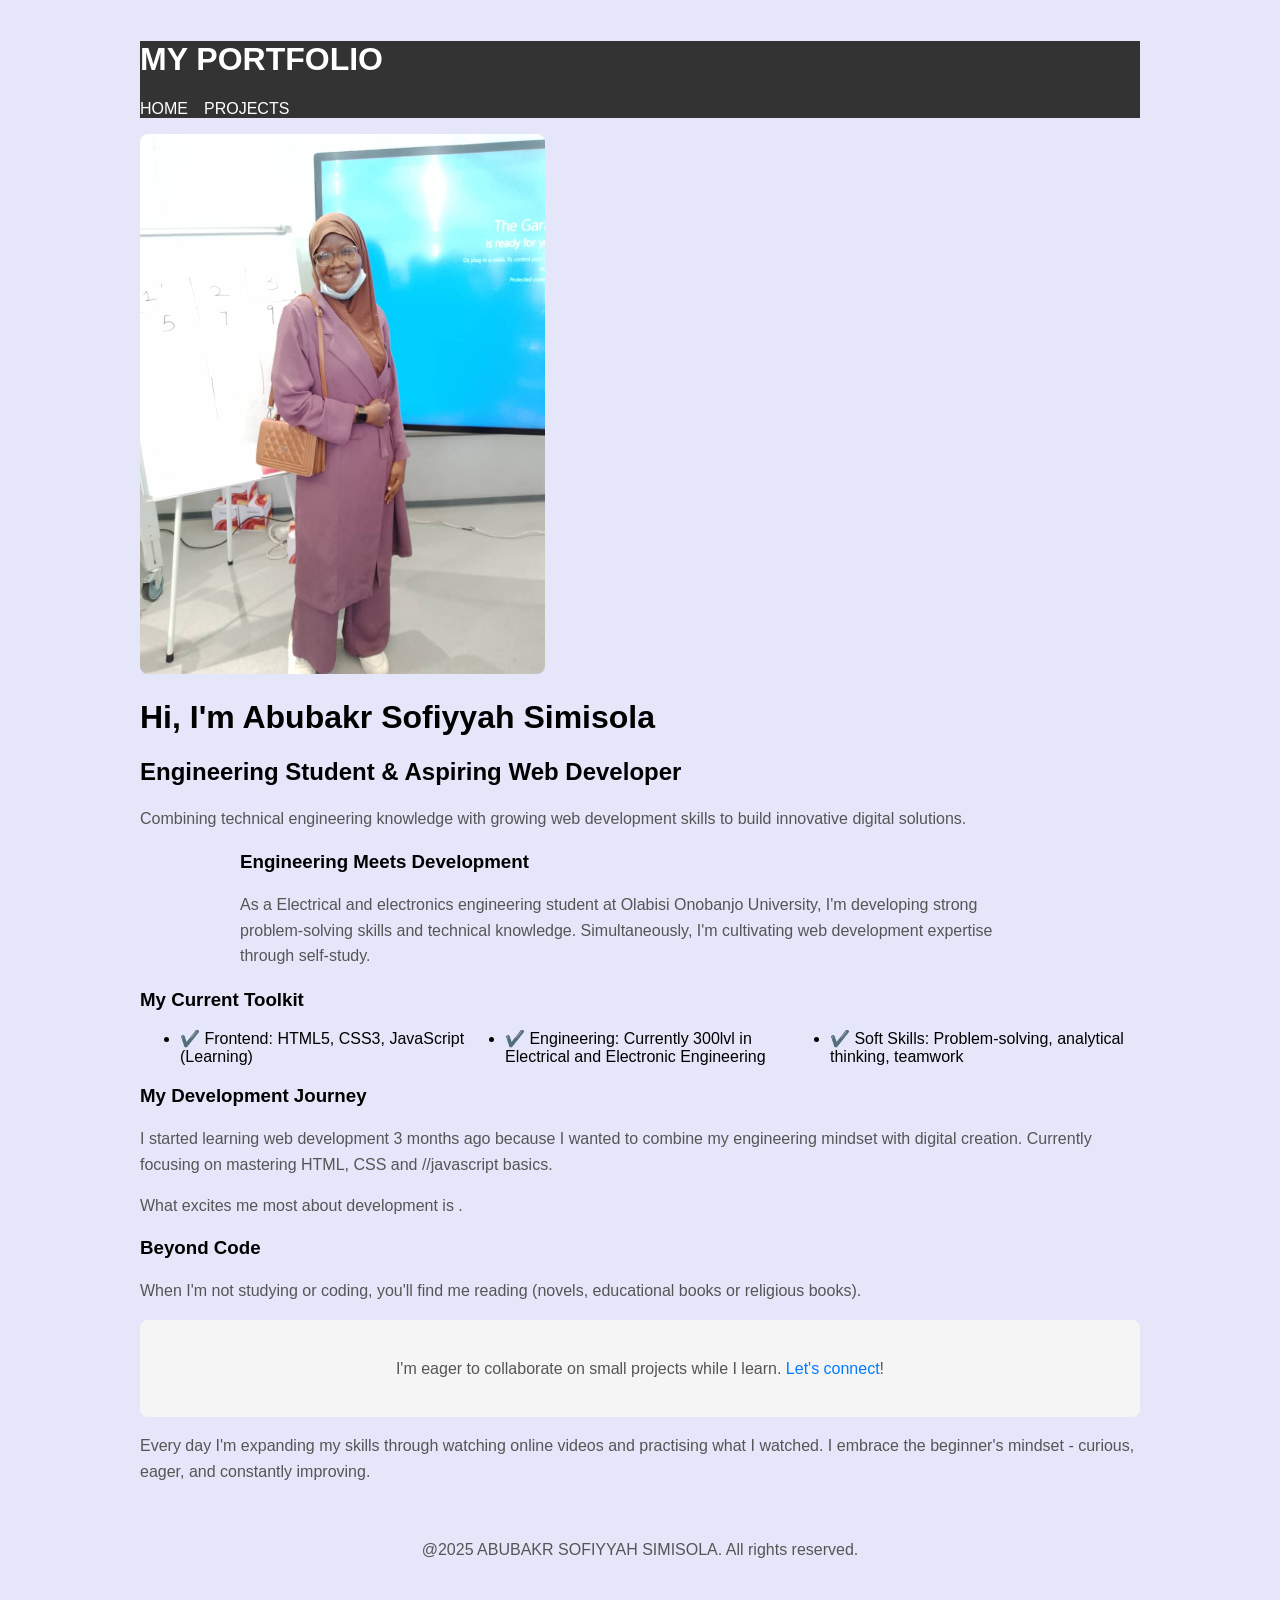
==== index.html @ e7a4afdf "Rename portfolio.html to index.html" ====
<!DOCTYPE html>
<html lang="en">
<head>
    <meta charset="UTF-8">
    <title>home</title>
    <link rel="stylesheet" href="style.css">
</head>
<body>
    <header>
        <h1>MY PORTFOLIO</h1>
        <nav>
            <ul>
                <li><a href=portfolio.html">HOME</a></li>
                <li><a href="project.html">PROJECTS</a></li>
            </ul>
        </nav>
    </header>
    <div>
         <img src="IMG.jpeg" alt="ABUBAKR SOFIYYAH SIMISOLA PHOTO">
    </div>
    <div>
        <h1>Hi, I'm Abubakr Sofiyyah Simisola</h1>
        <h2>Engineering Student & Aspiring Web Developer</h2>
        <p>Combining technical engineering knowledge with growing web development skills to build innovative digital solutions.</p>
    </div>
    <div class="about-section">
        <h3>Engineering Meets Development</h3>
        <p>As a Electrical and electronics engineering student at Olabisi Onobanjo University, I'm developing strong problem-solving skills and technical knowledge. Simultaneously, I'm cultivating web development expertise through self-study.</p>
    </div>
    <div class="skills">
        
        <h3>My Current Toolkit</h3>
        <ul>
            <li>✔️ Frontend: HTML5, CSS3, JavaScript (Learning)</li>
           <li>✔️ Engineering: Currently 300lvl in Electrical and Electronic Engineering</li>
          <li>✔️ Soft Skills: Problem-solving, analytical thinking, teamwork</li>
        </ul>
    </div>
    <div class="learning">
        <h3>My Development Journey</h3>
        <p>I started learning web development 3 months ago because I wanted to combine my engineering mindset with digital creation. Currently focusing on mastering HTML, CSS and //javascript basics.</p>
       <p>What excites me most about development is .</p>
   </div>
   <div class="personal">
       <h3>Beyond Code</h3>
       <p>When I'm not studying or coding, you'll find me reading (novels, educational books or religious books). </p>
   </div>
   <div class="cta">
       <p>I'm eager to collaborate on small projects while I learn. <a href="mailto:abubakrsofiyyah@gmail.com">Let's connect</a>!</p>
  </div>
  <p>Every day I'm expanding my skills through watching online videos and practising what I watched. 
I embrace the beginner's mindset - curious, eager, and constantly improving.</p>
<footer>
    <p>@2025 ABUBAKR SOFIYYAH SIMISOLA. All rights reserved.</p>
</footer>
</body>
</html>
---- style.css ----
body {
    margin: 0;
    padding: 20px;
    font-family: 'Segoe UI', Tahoma, Geneva, Verdana, sans-serif; 
    background-color: lavender;
    max-width: 1000px;
    margin: 0 auto;
}
img {
  max-width: 100%;
  height: auto;
  max-height: 60vh;
  object-fit: cover;
  border-radius: 8px;
}
nav ul {
  display: flex;
  gap: 1rem; /* Adds space between items */
  list-style: none;
  padding: 0;
  color: white;
}
nav ul a {
  color: white;
  text-decoration: none;
}
nav ul a:hover{
  text-decoration: underline;
}
/* Mobile styles */
@media (max-width: 600px) {
  nav ul {
    flex-direction: column;
  }
  nav li {
    margin: 5px 0;
  }
}
header {
  background-color: #333;
  color: white;
  padding: 10px, 20px;
}
nav {
  margin-top: 10px;
}
h1 h2 h3 {
  columns: #333;
}
p {
  color: #555;
  line-height: 1.6;
}
.about-section {
  max-width: 800px;
  margin: 20px auto;
}
.skills ul {
  display: grid;
  grid-template-columns: repeat(auto-fit, minmax(250px, 1fr));
  gap: 15px;
}
.cta {
  background-color: #f5f5f5;
  padding: 20px;
  border-radius: 8px;
  text-align: center;
}
.cta a {
  color: #007bff;
  text-decoration: none;
}
.cta a:hover {
  text-decoration: underline;
}
footer {
  text-align: center;
  padding: 20px;
  color: #333;
}
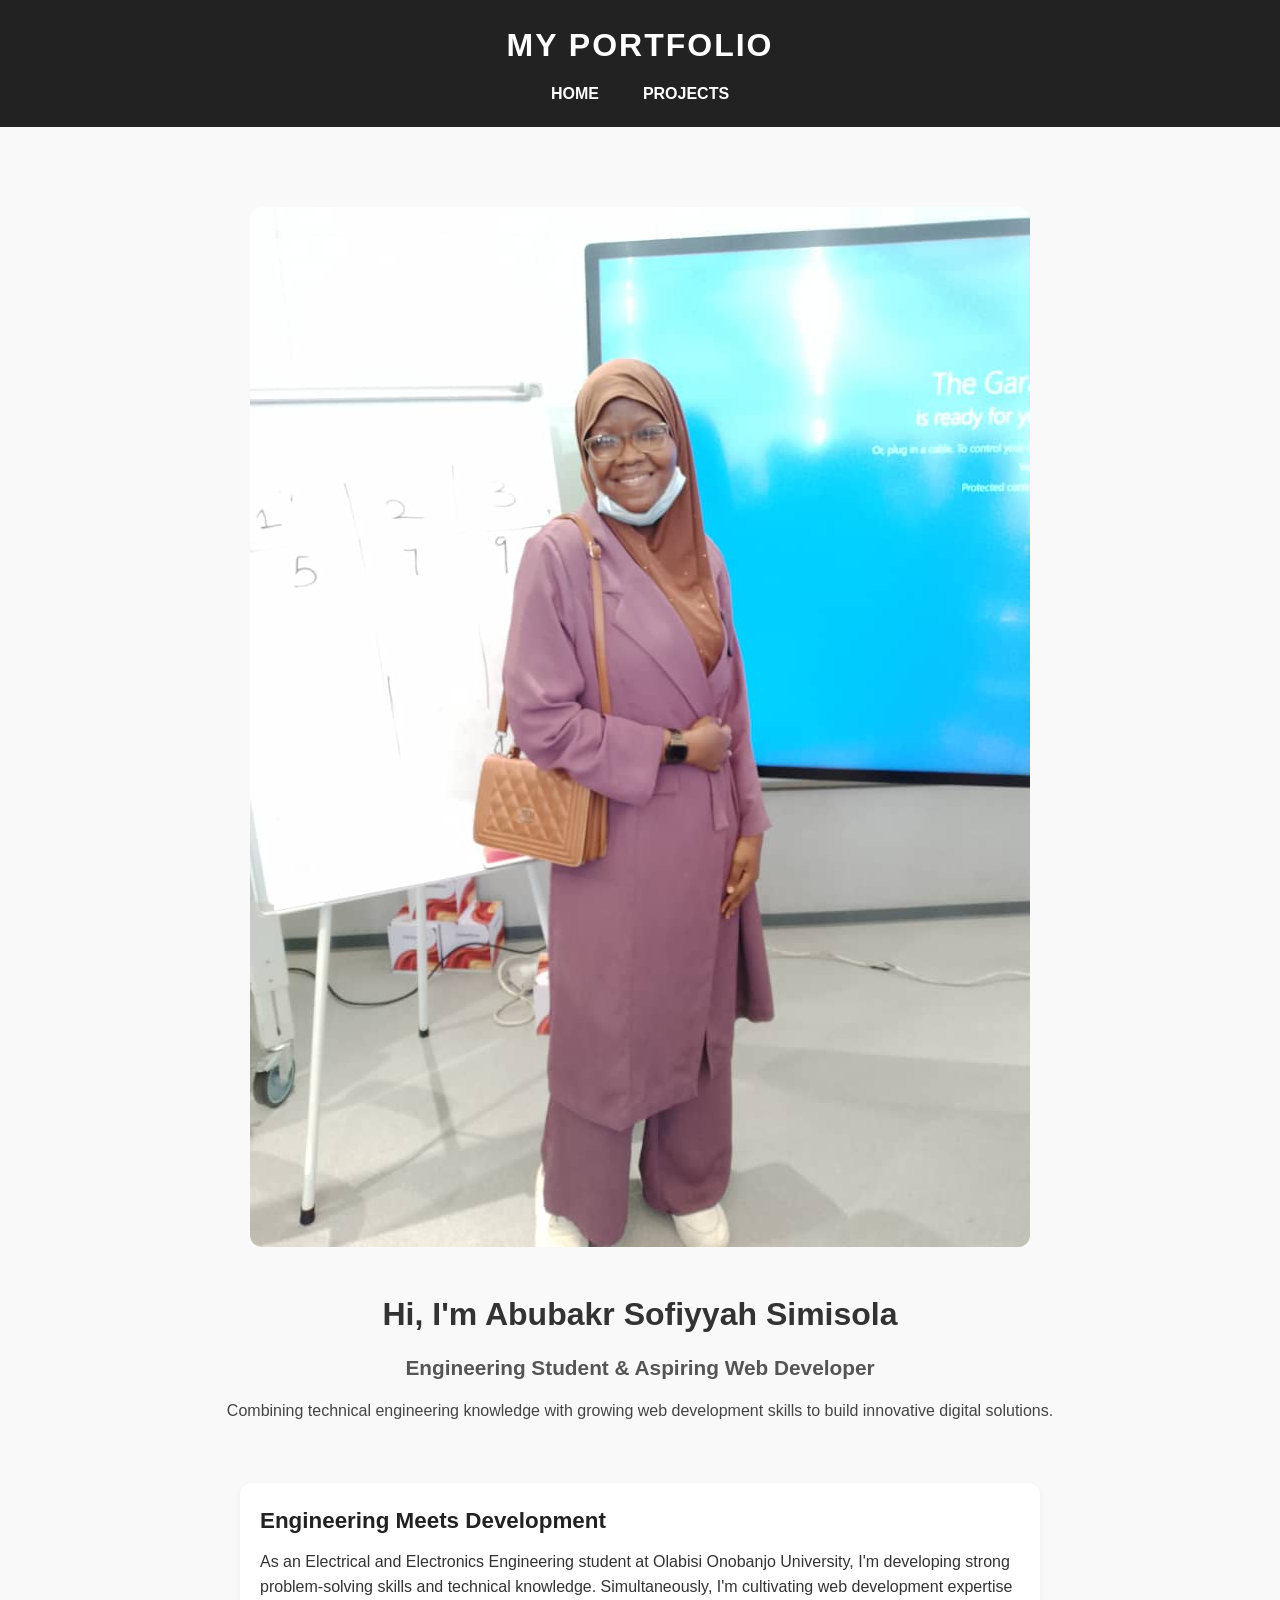
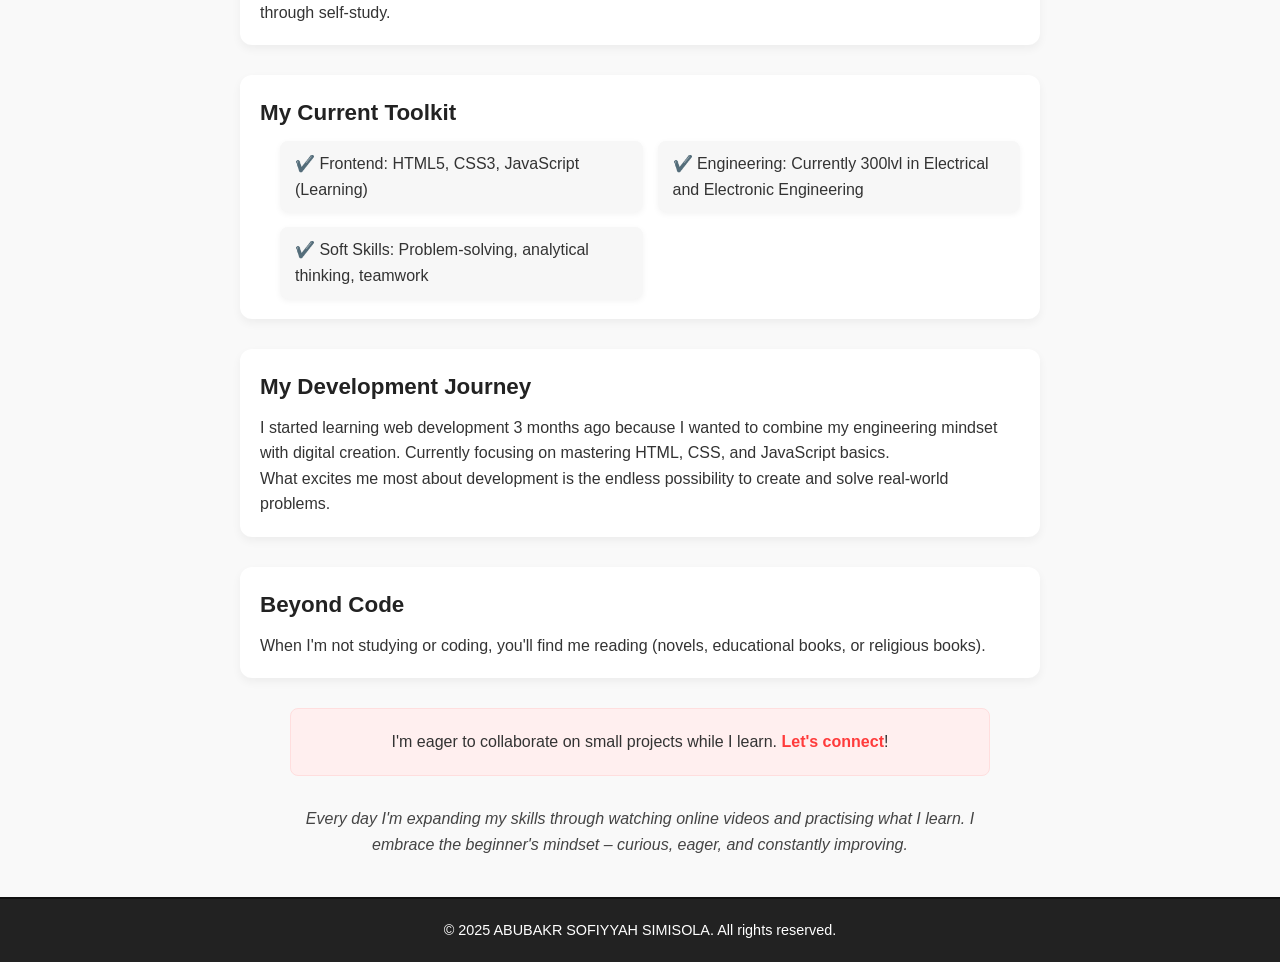
==== commit e537e1b4: "first commit" ====
--- a/index.html
+++ b/index.html
@@ -1,57 +1,70 @@
 <!DOCTYPE html>
 <html lang="en">
 <head>
-    <meta charset="UTF-8">
-    <title>home</title>
-    <link rel="stylesheet" href="style.css">
+  <meta charset="UTF-8">
+  <meta name="viewport" content="width=device-width, initial-scale=1.0">
+  <title>My Portfolio</title>
+  <link rel="stylesheet" href="style.css">
 </head>
 <body>
-    <header>
-        <h1>MY PORTFOLIO</h1>
-        <nav>
-            <ul>
-                <li><a href=portfolio.html">HOME</a></li>
-                <li><a href="project.html">PROJECTS</a></li>
-            </ul>
-        </nav>
-    </header>
-    <div>
-         <img src="IMG.jpeg" alt="ABUBAKR SOFIYYAH SIMISOLA PHOTO">
-    </div>
-    <div>
-        <h1>Hi, I'm Abubakr Sofiyyah Simisola</h1>
-        <h2>Engineering Student & Aspiring Web Developer</h2>
-        <p>Combining technical engineering knowledge with growing web development skills to build innovative digital solutions.</p>
-    </div>
-    <div class="about-section">
-        <h3>Engineering Meets Development</h3>
-        <p>As a Electrical and electronics engineering student at Olabisi Onobanjo University, I'm developing strong problem-solving skills and technical knowledge. Simultaneously, I'm cultivating web development expertise through self-study.</p>
-    </div>
-    <div class="skills">
-        
-        <h3>My Current Toolkit</h3>
-        <ul>
-            <li>✔️ Frontend: HTML5, CSS3, JavaScript (Learning)</li>
-           <li>✔️ Engineering: Currently 300lvl in Electrical and Electronic Engineering</li>
-          <li>✔️ Soft Skills: Problem-solving, analytical thinking, teamwork</li>
-        </ul>
-    </div>
-    <div class="learning">
-        <h3>My Development Journey</h3>
-        <p>I started learning web development 3 months ago because I wanted to combine my engineering mindset with digital creation. Currently focusing on mastering HTML, CSS and //javascript basics.</p>
-       <p>What excites me most about development is .</p>
-   </div>
-   <div class="personal">
-       <h3>Beyond Code</h3>
-       <p>When I'm not studying or coding, you'll find me reading (novels, educational books or religious books). </p>
-   </div>
-   <div class="cta">
-       <p>I'm eager to collaborate on small projects while I learn. <a href="mailto:abubakrsofiyyah@gmail.com">Let's connect</a>!</p>
+  <!-- Header -->
+  <header>
+    <h1>MY PORTFOLIO</h1>
+    <nav>
+      <ul>
+        <li><a href="index.html">HOME</a></li>
+        <li><a href="projects.html">PROJECTS</a></li>
+      </ul>
+    </nav>
+  </header>
+
+  <!-- Hero -->
+  <section class="hero">
+    <img src="IMAGES/IMG.jpeg" alt="Abubakr Sofiyyah Simisola Photo">
+    <h1>Hi, I'm Abubakr Sofiyyah Simisola</h1>
+    <h2>Engineering Student & Aspiring Web Developer</h2>
+    <p>Combining technical engineering knowledge with growing web development skills to build innovative digital solutions.</p>
+  </section>
+
+  <!-- About -->
+  <section class="about-section">
+    <h3>Engineering Meets Development</h3>
+    <p>As an Electrical and Electronics Engineering student at Olabisi Onobanjo University, I'm developing strong problem-solving skills and technical knowledge. Simultaneously, I'm cultivating web development expertise through self-study.</p>
+  </section>
+
+  <!-- Skills -->
+  <section class="skills">
+    <h3>My Current Toolkit</h3>
+    <ul>
+      <li>✔️ Frontend: HTML5, CSS3, JavaScript (Learning)</li>
+      <li>✔️ Engineering: Currently 300lvl in Electrical and Electronic Engineering</li>
+      <li>✔️ Soft Skills: Problem-solving, analytical thinking, teamwork</li>
+    </ul>
+  </section>
+
+  <!-- Journey -->
+  <section class="learning">
+    <h3>My Development Journey</h3>
+    <p>I started learning web development 3 months ago because I wanted to combine my engineering mindset with digital creation. Currently focusing on mastering HTML, CSS, and JavaScript basics.</p>
+    <p>What excites me most about development is the endless possibility to create and solve real-world problems.</p>
+  </section>
+
+  <!-- Beyond Code -->
+  <section class="personal">
+    <h3>Beyond Code</h3>
+    <p>When I'm not studying or coding, you'll find me reading (novels, educational books, or religious books).</p>
+  </section>
+
+  <!-- Call to Action -->
+  <div class="cta">
+    <p>I'm eager to collaborate on small projects while I learn. <a href="mailto:abubakrsofiyyah@gmail.com">Let's connect</a>!</p>
   </div>
-  <p>Every day I'm expanding my skills through watching online videos and practising what I watched. 
-I embrace the beginner's mindset - curious, eager, and constantly improving.</p>
-<footer>
-    <p>@2025 ABUBAKR SOFIYYAH SIMISOLA. All rights reserved.</p>
-</footer>
+
+  <p class="mindset">Every day I'm expanding my skills through watching online videos and practising what I learn. I embrace the beginner's mindset – curious, eager, and constantly improving.</p>
+
+  <!-- Footer -->
+  <footer>
+    <p>&copy; 2025 ABUBAKR SOFIYYAH SIMISOLA. All rights reserved.</p>
+  </footer>
 </body>
-</html>+</html>
--- a/style.css
+++ b/style.css
@@ -1,80 +1,236 @@
+/* General Styles */
+* {
+  margin: 0;
+  padding: 0;
+  box-sizing: border-box;
+}
+
 body {
-    margin: 0;
-    padding: 20px;
-    font-family: 'Segoe UI', Tahoma, Geneva, Verdana, sans-serif; 
-    background-color: lavender;
-    max-width: 1000px;
-    margin: 0 auto;
-}
+  font-family: 'Segoe UI', Tahoma, Geneva, Verdana, sans-serif;
+  background: #f9f9f9;
+  color: #333;
+  line-height: 1.6;
+}
+  
 img {
   max-width: 100%;
   height: auto;
-  max-height: 60vh;
-  object-fit: cover;
-  border-radius: 8px;
-}
+  border-radius: 12px;
+  margin: 20px 0;
+}
+  
+/* Header */
+header {
+  background-color: #222;
+  color: #fff;
+  padding: 20px;
+  text-align: center;
+}
+  
+header h1 {
+  margin-bottom: 10px;
+  font-size: 2rem;
+  letter-spacing: 2px;
+}
+  
 nav ul {
+  list-style: none;
   display: flex;
-  gap: 1rem; /* Adds space between items */
-  list-style: none;
-  padding: 0;
-  color: white;
-}
-nav ul a {
-  color: white;
+  justify-content: center;
+  gap: 20px;
+}
+
+nav a {
+  color: #fff;
   text-decoration: none;
-}
-nav ul a:hover{
-  text-decoration: underline;
-}
-/* Mobile styles */
-@media (max-width: 600px) {
-  nav ul {
-    flex-direction: column;
-  }
-  nav li {
-    margin: 5px 0;
-  }
-}
-header {
-  background-color: #333;
-  color: white;
-  padding: 10px, 20px;
-}
-nav {
-  margin-top: 10px;
-}
-h1 h2 h3 {
-  columns: #333;
-}
-p {
+  font-weight: bold;
+  padding: 6px 12px;
+  border-radius: 5px;
+  transition: background 0.3s ease;
+}
+
+nav a:hover,
+nav a.active {
+  background: #ff6b6b;
+}
+
+/* ===== Hero Section ===== */
+.hero {
+  text-align: center;
+  margin: 40px auto;
+  max-width: 900px;
+  padding: 20px;
+}
+
+.hero h1 {
+  font-size: 2rem;
+  margin: 15px 0 10px;
+}
+
+.hero h2 {
+  font-size: 1.3rem;
   color: #555;
-  line-height: 1.6;
-}
-.about-section {
+  margin-bottom: 15px;
+}
+
+.hero p {
+  font-size: 1rem;
+  color: #444;
+  line-height: 1.5;
+}
+
+/* ===== Info Sections ===== */
+.about-section,
+.skills,
+.learning,
+.personal {
   max-width: 800px;
-  margin: 20px auto;
-}
+  margin: 30px auto;
+  padding: 20px;
+  background: #fff;
+  border-radius: 12px;
+  box-shadow: 0 4px 10px rgba(0,0,0,0.05);
+}
+
+.about-section h3,
+.skills h3,
+.learning h3,
+.personal h3 {
+  margin-bottom: 10px;
+  font-size: 1.4rem;
+  color: #222;
+}
+
+/* ===== Skills Grid ===== */
 .skills ul {
   display: grid;
   grid-template-columns: repeat(auto-fit, minmax(250px, 1fr));
   gap: 15px;
-}
+  padding-left: 20px;
+  list-style: none;
+}
+
+.skills li {
+  background: #f7f7f7;
+  padding: 10px 15px;
+  border-radius: 8px;
+  box-shadow: 0 2px 6px rgba(0,0,0,0.05);
+}
+
+/* ===== Call to Action ===== */
 .cta {
-  background-color: #f5f5f5;
-  padding: 20px;
+  background: #ffefef;
+  padding: 20px;
+  margin: 30px auto;
   border-radius: 8px;
   text-align: center;
-}
+  max-width: 700px;
+  border: 1px solid #ffdede;
+}
+
 .cta a {
-  color: #007bff;
+  color: #ff3b3b;
   text-decoration: none;
-}
+  font-weight: bold;
+}
+
 .cta a:hover {
   text-decoration: underline;
 }
+
+/* ===== Mindset Paragraph ===== */
+.mindset {
+  text-align: center;
+  max-width: 700px;
+  margin: 20px auto;
+  font-style: italic;
+  color: #444;
+}
+
+/* ===== Main Layout ===== */
+main {
+  max-width: 1100px;
+  margin: 30px auto;
+  padding: 0 20px;
+  display: grid;
+  grid-template-columns: repeat(auto-fit, minmax(320px, 1fr));
+  gap: 30px;
+}
+
+/* ===== Project Cards ===== */
+.project {
+  background: #fff;
+  border-radius: 10px;
+  box-shadow: 0 4px 10px rgba(0,0,0,0.1);
+  padding: 20px;
+  transition: transform 0.3s ease;
+}
+
+.project:hover {
+  transform: translateY(-5px);
+}
+
+.project h3 {
+  margin-bottom: 10px;
+  font-size: 1.3rem;
+  color: #222;
+}
+
+.project p {
+  margin-bottom: 15px;
+  color: #555;
+}
+
+.project img,
+.project video {
+  width: 100%;
+  border-radius: 8px;
+  margin-bottom: 15px;
+}
+
+/* ===== Links inside projects ===== */
+.project a {
+  display: inline-block;
+  padding: 10px 15px;
+  background: #ff6b6b;
+  color: #fff;
+  font-weight: bold;
+  text-decoration: none;
+  border-radius: 6px;
+  transition: background 0.3s ease;
+}
+
+.project a:hover {
+  background: #ff3b3b;
+}
+
+/* ===== Footer ===== */
 footer {
   text-align: center;
   padding: 20px;
-  color: #333;
+  margin-top: 40px;
+  background: #222;
+  color: #fff;
+  border-top: 2px solid #111;
+  font-size: 0.9rem;
+}
+
+/* ===== Mobile Responsiveness ===== */
+@media (max-width: 600px) {
+  header h1 {
+    font-size: 1.5rem;
+  }
+
+  nav ul {
+    flex-direction: column;
+    gap: 10px;
+  }
+
+  .hero h1 {
+    font-size: 1.6rem;
+  }
+
+  .hero h2 {
+    font-size: 1.1rem;
+  }
 }
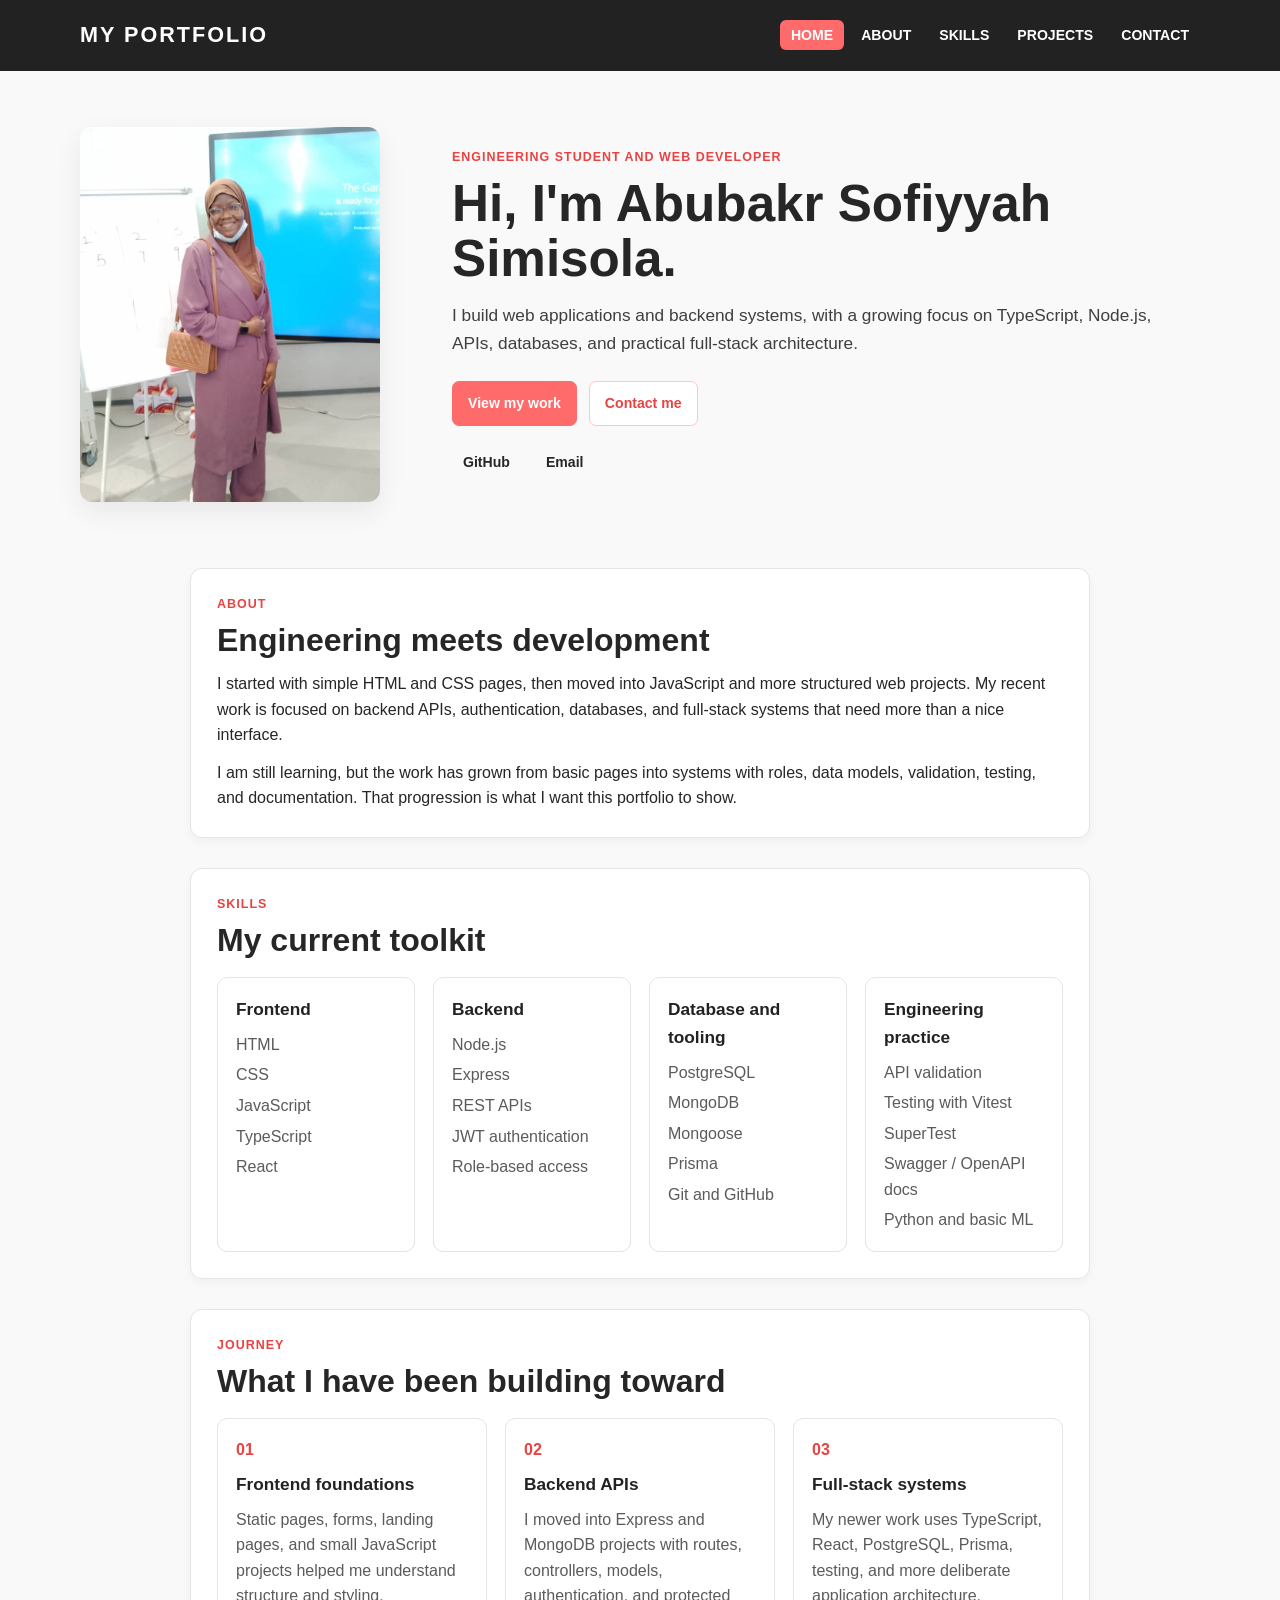
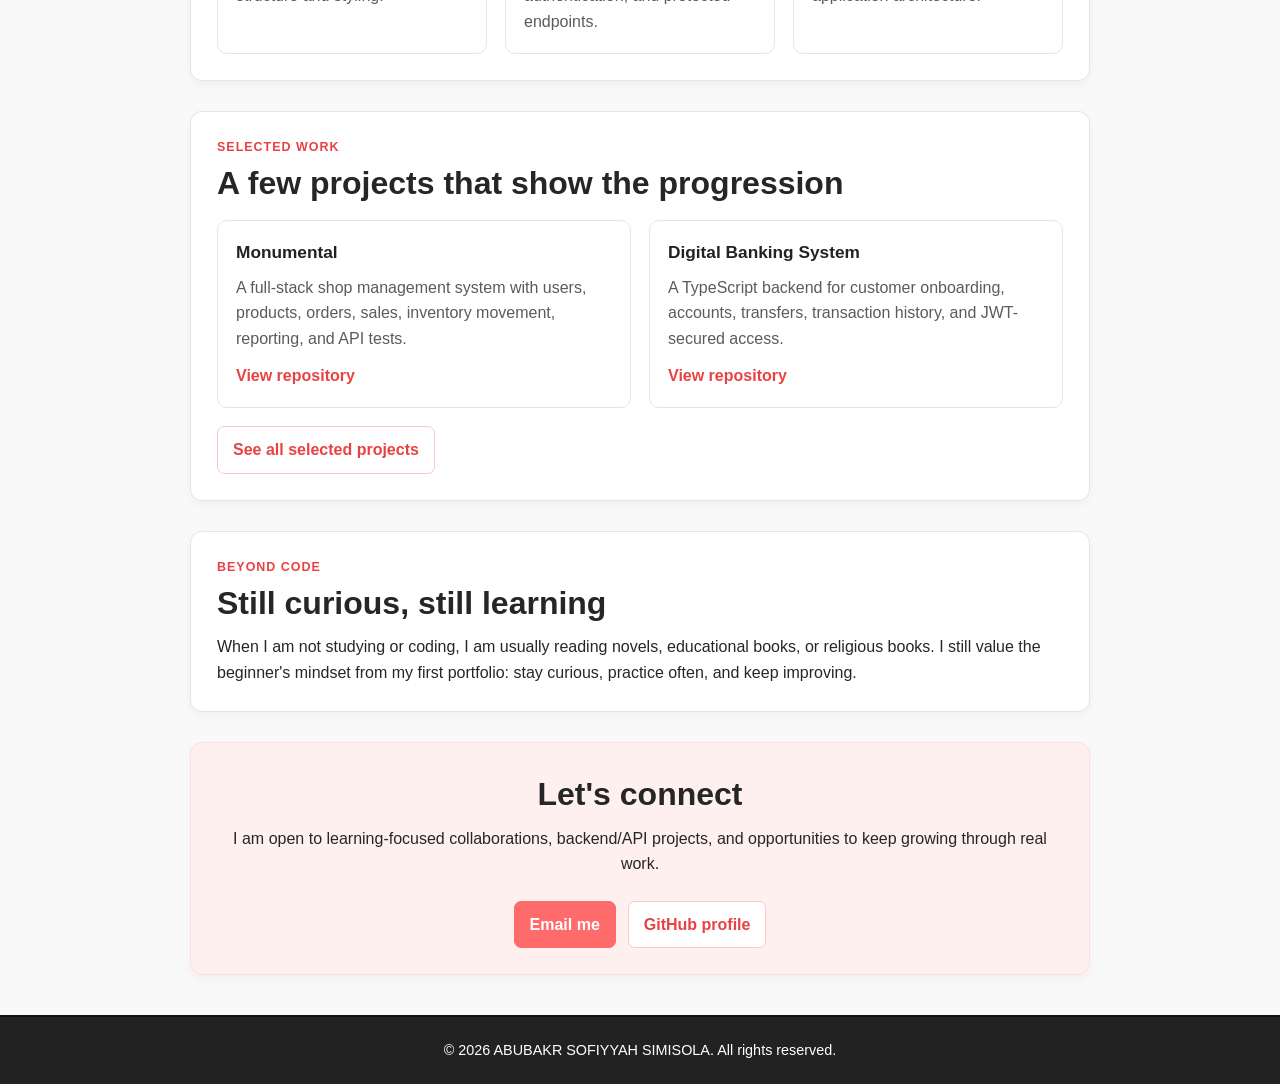
==== commit baae5a05: "improvment" ====
--- a/index.html
+++ b/index.html
@@ -3,68 +3,179 @@
 <head>
   <meta charset="UTF-8">
   <meta name="viewport" content="width=device-width, initial-scale=1.0">
-  <title>My Portfolio</title>
+  <meta name="description" content="Portfolio of Abubakr Sofiyyah Simisola, an engineering student and developer building web applications, backend APIs, and database-driven systems.">
+  <meta property="og:title" content="Abubakr Sofiyyah Simisola | Portfolio">
+  <meta property="og:description" content="A simple portfolio showing Sofiyyah's growth from HTML and CSS projects into backend APIs and full-stack systems.">
+  <meta property="og:type" content="website">
+  <meta property="og:image" content="IMAGES/IMG.jpeg">
+  <meta property="og:url" content="https://sofiyyah21.github.io/portfolio/">
+  <title>Abubakr Sofiyyah Simisola | Portfolio</title>
+  <link rel="icon" href="favicon.svg" type="image/svg+xml">
   <link rel="stylesheet" href="style.css">
 </head>
 <body>
-  <!-- Header -->
-  <header>
-    <h1>MY PORTFOLIO</h1>
-    <nav>
-      <ul>
-        <li><a href="index.html">HOME</a></li>
-        <li><a href="projects.html">PROJECTS</a></li>
-      </ul>
-    </nav>
+  <header class="site-header">
+    <div class="header-inner">
+      <a class="site-title" href="index.html">MY PORTFOLIO</a>
+      <nav aria-label="Main navigation">
+        <ul>
+          <li><a href="index.html" class="active" aria-current="page">HOME</a></li>
+          <li><a href="#about">ABOUT</a></li>
+          <li><a href="#skills">SKILLS</a></li>
+          <li><a href="projects.html">PROJECTS</a></li>
+          <li><a href="#contact">CONTACT</a></li>
+        </ul>
+      </nav>
+    </div>
   </header>
 
-  <!-- Hero -->
-  <section class="hero">
-    <img src="IMAGES/IMG.jpeg" alt="Abubakr Sofiyyah Simisola Photo">
-    <h1>Hi, I'm Abubakr Sofiyyah Simisola</h1>
-    <h2>Engineering Student & Aspiring Web Developer</h2>
-    <p>Combining technical engineering knowledge with growing web development skills to build innovative digital solutions.</p>
-  </section>
+  <main>
+    <section class="hero" aria-labelledby="intro-heading">
+      <div class="hero-photo">
+        <img src="IMAGES/IMG.jpeg" alt="Abubakr Sofiyyah Simisola">
+      </div>
+      <div class="hero-copy">
+        <p class="eyebrow">Engineering student and web developer</p>
+        <h1 id="intro-heading">Hi, I'm Abubakr Sofiyyah Simisola.</h1>
+        <p class="lead">
+          I build web applications and backend systems, with a growing focus on
+          TypeScript, Node.js, APIs, databases, and practical full-stack architecture.
+        </p>
+        <nav class="hero-actions" aria-label="Primary links">
+          <a class="button primary" href="projects.html">View my work</a>
+          <a class="button secondary" href="mailto:abubakrsofiyyah@gmail.com">Contact me</a>
+      </nav>
+        <nav class="social-links" aria-label="Profile links">
+          <a href="https://github.com/Sofiyyah21" target="_blank" rel="noopener">GitHub</a>
+          <a href="mailto:abubakrsofiyyah@gmail.com">Email</a>
+    </nav>
+      </div>
+    </section>
 
-  <!-- About -->
-  <section class="about-section">
-    <h3>Engineering Meets Development</h3>
-    <p>As an Electrical and Electronics Engineering student at Olabisi Onobanjo University, I'm developing strong problem-solving skills and technical knowledge. Simultaneously, I'm cultivating web development expertise through self-study.</p>
-  </section>
+    <section class="about-section section-card" id="about" aria-labelledby="about-heading">
+      <p class="section-label">About</p>
+      <h2 id="about-heading">Engineering meets development</h2>
+      <p>
+        I started with simple HTML and CSS pages, then moved into JavaScript and more
+        structured web projects. My recent work is focused on backend APIs, authentication,
+        databases, and full-stack systems that need more than a nice interface.
+      </p>
+      <p>
+        I am still learning, but the work has grown from basic pages into systems with
+        roles, data models, validation, testing, and documentation. That progression is
+        what I want this portfolio to show.
+      </p>
+    </section>
 
-  <!-- Skills -->
-  <section class="skills">
-    <h3>My Current Toolkit</h3>
-    <ul>
-      <li>✔️ Frontend: HTML5, CSS3, JavaScript (Learning)</li>
-      <li>✔️ Engineering: Currently 300lvl in Electrical and Electronic Engineering</li>
-      <li>✔️ Soft Skills: Problem-solving, analytical thinking, teamwork</li>
-    </ul>
-  </section>
+    <section class="skills section-card" id="skills" aria-labelledby="skills-heading">
+      <p class="section-label">Skills</p>
+      <h2 id="skills-heading">My current toolkit</h2>
+      <div class="skill-groups">
+        <article>
+          <h3>Frontend</h3>
+          <ul>
+            <li>HTML</li>
+            <li>CSS</li>
+            <li>JavaScript</li>
+            <li>TypeScript</li>
+            <li>React</li>
+          </ul>
+        </article>
+        <article>
+          <h3>Backend</h3>
+          <ul>
+            <li>Node.js</li>
+            <li>Express</li>
+            <li>REST APIs</li>
+            <li>JWT authentication</li>
+            <li>Role-based access</li>
+          </ul>
+        </article>
+        <article>
+          <h3>Database and tooling</h3>
+          <ul>
+            <li>PostgreSQL</li>
+            <li>MongoDB</li>
+            <li>Mongoose</li>
+            <li>Prisma</li>
+            <li>Git and GitHub</li>
+          </ul>
+        </article>
+        <article>
+          <h3>Engineering practice</h3>
+          <ul>
+            <li>API validation</li>
+            <li>Testing with Vitest</li>
+            <li>SuperTest</li>
+            <li>Swagger / OpenAPI docs</li>
+            <li>Python and basic ML</li>
+          </ul>
+        </article>
+      </div>
+    </section>
 
-  <!-- Journey -->
-  <section class="learning">
-    <h3>My Development Journey</h3>
-    <p>I started learning web development 3 months ago because I wanted to combine my engineering mindset with digital creation. Currently focusing on mastering HTML, CSS, and JavaScript basics.</p>
-    <p>What excites me most about development is the endless possibility to create and solve real-world problems.</p>
-  </section>
+    <section class="learning section-card" aria-labelledby="journey-heading">
+      <p class="section-label">Journey</p>
+      <h2 id="journey-heading">What I have been building toward</h2>
+      <div class="journey-list">
+        <article>
+          <span>01</span>
+          <h3>Frontend foundations</h3>
+          <p>Static pages, forms, landing pages, and small JavaScript projects helped me understand structure and styling.</p>
+        </article>
+        <article>
+          <span>02</span>
+          <h3>Backend APIs</h3>
+          <p>I moved into Express and MongoDB projects with routes, controllers, models, authentication, and protected endpoints.</p>
+        </article>
+        <article>
+          <span>03</span>
+          <h3>Full-stack systems</h3>
+          <p>My newer work uses TypeScript, React, PostgreSQL, Prisma, testing, and more deliberate application architecture.</p>
+        </article>
+      </div>
+    </section>
 
-  <!-- Beyond Code -->
-  <section class="personal">
-    <h3>Beyond Code</h3>
-    <p>When I'm not studying or coding, you'll find me reading (novels, educational books, or religious books).</p>
-  </section>
+    <section class="featured-work section-card" aria-labelledby="featured-heading">
+      <p class="section-label">Selected work</p>
+      <h2 id="featured-heading">A few projects that show the progression</h2>
+      <div class="featured-grid">
+        <article class="mini-project">
+          <h3>Monumental</h3>
+          <p>A full-stack shop management system with users, products, orders, sales, inventory movement, reporting, and API tests.</p>
+          <a href="https://github.com/Sofiyyah21/monumental" target="_blank" rel="noopener">View repository</a>
+        </article>
+        <article class="mini-project">
+          <h3>Digital Banking System</h3>
+          <p>A TypeScript backend for customer onboarding, accounts, transfers, transaction history, and JWT-secured access.</p>
+          <a href="https://github.com/Sofiyyah21/digital-bsnking-system" target="_blank" rel="noopener">View repository</a>
+        </article>
+      </div>
+      <a class="text-link" href="projects.html">See all selected projects</a>
+    </section>
 
-  <!-- Call to Action -->
-  <div class="cta">
-    <p>I'm eager to collaborate on small projects while I learn. <a href="mailto:abubakrsofiyyah@gmail.com">Let's connect</a>!</p>
-  </div>
+    <section class="personal section-card">
+      <p class="section-label">Beyond code</p>
+      <h2>Still curious, still learning</h2>
+      <p>
+        When I am not studying or coding, I am usually reading novels, educational books,
+        or religious books. I still value the beginner's mindset from my first portfolio:
+        stay curious, practice often, and keep improving.
+      </p>
+    </section>
 
-  <p class="mindset">Every day I'm expanding my skills through watching online videos and practising what I learn. I embrace the beginner's mindset – curious, eager, and constantly improving.</p>
+    <section class="cta" id="contact" aria-labelledby="contact-heading">
+      <h2 id="contact-heading">Let's connect</h2>
+      <p>I am open to learning-focused collaborations, backend/API projects, and opportunities to keep growing through real work.</p>
+      <div class="hero-actions">
+        <a class="button primary" href="mailto:abubakrsofiyyah@gmail.com">Email me</a>
+        <a class="button secondary" href="https://github.com/Sofiyyah21" target="_blank" rel="noopener">GitHub profile</a>
+      </div>
+    </section>
+  </main>
 
-  <!-- Footer -->
   <footer>
-    <p>&copy; 2025 ABUBAKR SOFIYYAH SIMISOLA. All rights reserved.</p>
+    <p>&copy; 2026 ABUBAKR SOFIYYAH SIMISOLA. All rights reserved.</p>
   </footer>
 </body>
 </html>
--- a/style.css
+++ b/style.css
@@ -1,236 +1,519 @@
-/* General Styles */
+:root {
+  --ink: #262626;
+  --muted: #5b5b5b;
+  --paper: #ffffff;
+  --soft: #f7f7f7;
+  --line: #e5e5e5;
+  --header: #222222;
+  --accent: #ff6b6b;
+  --accent-strong: #e94242;
+  --accent-soft: #fff0f0;
+  --shadow: 0 10px 28px rgba(0, 0, 0, 0.07);
+  --radius: 12px;
+  --content: 1120px;
+}
+
 * {
   margin: 0;
   padding: 0;
   box-sizing: border-box;
 }
 
+html {
+  scroll-behavior: smooth;
+}
+
 body {
-  font-family: 'Segoe UI', Tahoma, Geneva, Verdana, sans-serif;
+  font-family: "Segoe UI", Tahoma, Geneva, Verdana, sans-serif;
   background: #f9f9f9;
-  color: #333;
+  color: var(--ink);
   line-height: 1.6;
 }
-  
-img {
+
+img,
+video {
   max-width: 100%;
   height: auto;
-  border-radius: 12px;
-  margin: 20px 0;
-}
-  
-/* Header */
-header {
-  background-color: #222;
-  color: #fff;
-  padding: 20px;
-  text-align: center;
-}
-  
-header h1 {
-  margin-bottom: 10px;
-  font-size: 2rem;
+}
+
+a {
+  color: inherit;
+}
+
+a:focus-visible,
+button:focus-visible {
+  outline: 3px solid var(--accent);
+  outline-offset: 4px;
+}
+
+.site-header {
+  background: var(--header);
+  color: #ffffff;
+}
+
+.header-inner {
+  width: min(var(--content), calc(100% - 32px));
+  margin: 0 auto;
+  padding: 18px 0;
+  display: flex;
+  align-items: center;
+  justify-content: space-between;
+  gap: 20px;
+}
+
+.site-title {
+  color: #ffffff;
+  font-size: 1.35rem;
+  font-weight: 800;
   letter-spacing: 2px;
-}
-  
+  text-decoration: none;
+  white-space: nowrap;
+}
+
 nav ul {
   list-style: none;
   display: flex;
+  align-items: center;
   justify-content: center;
-  gap: 20px;
+  flex-wrap: wrap;
+  gap: 6px;
 }
 
 nav a {
-  color: #fff;
+  color: #ffffff;
   text-decoration: none;
-  font-weight: bold;
-  padding: 6px 12px;
-  border-radius: 5px;
-  transition: background 0.3s ease;
+  font-size: 0.88rem;
+  font-weight: 700;
+  padding: 7px 11px;
+  border-radius: 6px;
+  transition: background 0.2s ease, color 0.2s ease;
 }
 
 nav a:hover,
 nav a.active {
-  background: #ff6b6b;
-}
-
-/* ===== Hero Section ===== */
+  background: var(--accent);
+}
+
+main {
+  width: min(var(--content), calc(100% - 32px));
+  margin: 0 auto;
+}
+
 .hero {
+  display: grid;
+  grid-template-columns: minmax(220px, 330px) minmax(0, 1fr);
+  gap: 42px;
+  align-items: center;
+  padding: 56px 0 36px;
+}
+
+.hero-photo img {
+  display: block;
+  width: min(100%, 300px);
+  aspect-ratio: 4 / 5;
+  object-fit: cover;
+  object-position: center 28%;
+  border-radius: var(--radius);
+  box-shadow: var(--shadow);
+  background: var(--paper);
+}
+
+.hero-copy {
+  max-width: 720px;
+}
+
+.eyebrow,
+.section-label,
+.project-type {
+  color: var(--accent-strong);
+  font-size: 0.78rem;
+  font-weight: 800;
+  letter-spacing: 0.08em;
+  text-transform: uppercase;
+}
+
+.hero h1,
+.page-intro h1 {
+  margin-top: 8px;
+  font-size: clamp(2rem, 4vw, 3.4rem);
+  line-height: 1.08;
+  letter-spacing: 0;
+}
+
+.lead,
+.page-intro p:not(.eyebrow) {
+  margin-top: 16px;
+  color: #3f3f3f;
+  font-size: 1.08rem;
+  max-width: 720px;
+}
+
+.hero-actions {
+  display: flex;
+  flex-wrap: wrap;
+  gap: 12px;
+  margin-top: 24px;
+}
+
+.button,
+.project-links a,
+.text-link {
+  display: inline-flex;
+  align-items: center;
+  justify-content: center;
+  min-height: 42px;
+  padding: 10px 15px;
+  border-radius: 7px;
+  font-weight: 800;
+  text-decoration: none;
+  transition: background 0.2s ease, border-color 0.2s ease, transform 0.2s ease;
+}
+
+.button.primary,
+.project-links a:first-child {
+  background: var(--accent);
+  color: #ffffff;
+  border: 1px solid var(--accent);
+}
+
+.button.secondary,
+.project-links a,
+.text-link {
+  background: #ffffff;
+  color: var(--accent-strong);
+  border: 1px solid #ffc7c7;
+}
+
+.button:hover,
+.project-links a:hover,
+.text-link:hover {
+  transform: translateY(-1px);
+}
+
+.button.primary:hover,
+.project-links a:first-child:hover {
+  background: var(--accent-strong);
+  border-color: var(--accent-strong);
+}
+
+.social-links {
+  display: flex;
+  flex-wrap: wrap;
+  gap: 14px;
+  margin-top: 18px;
+}
+
+.social-links a {
+  color: var(--ink);
+  font-weight: 700;
+  text-decoration-color: var(--accent);
+  text-underline-offset: 4px;
+}
+
+.section-card,
+.cta,
+.page-intro,
+.project-section {
+  margin: 30px auto;
+}
+
+.section-card,
+.cta {
+  max-width: 900px;
+  padding: 26px;
+  background: var(--paper);
+  border: 1px solid var(--line);
+  border-radius: var(--radius);
+  box-shadow: 0 4px 10px rgba(0, 0, 0, 0.04);
+}
+
+.section-card h2,
+.cta h2,
+.section-heading h2 {
+  margin-top: 6px;
+  margin-bottom: 12px;
+  font-size: clamp(1.45rem, 2.5vw, 2rem);
+  line-height: 1.2;
+}
+
+.section-card p + p {
+  margin-top: 12px;
+}
+
+.skill-groups,
+.journey-list,
+.featured-grid,
+.project-grid {
+  display: grid;
+  gap: 18px;
+}
+
+.skill-groups {
+  grid-template-columns: repeat(4, minmax(0, 1fr));
+  margin-top: 18px;
+}
+
+.skill-groups article,
+.journey-list article,
+.mini-project,
+.project {
+  background: var(--paper);
+  border: 1px solid var(--line);
+  border-radius: 10px;
+}
+
+.skill-groups article {
+  padding: 18px;
+}
+
+.skill-groups h3,
+.journey-list h3,
+.mini-project h3,
+.project h3 {
+  color: #222222;
+  font-size: 1.08rem;
+  margin-bottom: 8px;
+}
+
+.skill-groups ul,
+.tags {
+  list-style: none;
+}
+
+.skill-groups li {
+  color: var(--muted);
+  margin-top: 5px;
+}
+
+.journey-list {
+  grid-template-columns: repeat(3, 1fr);
+  margin-top: 18px;
+}
+
+.journey-list article,
+.mini-project {
+  padding: 18px;
+}
+
+.journey-list span {
+  display: inline-block;
+  color: var(--accent-strong);
+  font-weight: 800;
+  margin-bottom: 8px;
+}
+
+.featured-grid {
+  grid-template-columns: repeat(2, 1fr);
+  margin-top: 18px;
+}
+
+.mini-project p,
+.journey-list p,
+.project p {
+  color: var(--muted);
+}
+
+.mini-project a {
+  display: inline-block;
+  margin-top: 12px;
+  color: var(--accent-strong);
+  font-weight: 800;
+  text-decoration: none;
+}
+
+.text-link {
+  width: fit-content;
+  margin-top: 18px;
+}
+
+.cta {
+  background: var(--accent-soft);
+  border-color: #ffdede;
   text-align: center;
-  margin: 40px auto;
-  max-width: 900px;
-  padding: 20px;
-}
-
-.hero h1 {
-  font-size: 2rem;
-  margin: 15px 0 10px;
-}
-
-.hero h2 {
-  font-size: 1.3rem;
-  color: #555;
-  margin-bottom: 15px;
-}
-
-.hero p {
-  font-size: 1rem;
-  color: #444;
-  line-height: 1.5;
-}
-
-/* ===== Info Sections ===== */
-.about-section,
-.skills,
-.learning,
-.personal {
-  max-width: 800px;
-  margin: 30px auto;
-  padding: 20px;
-  background: #fff;
-  border-radius: 12px;
-  box-shadow: 0 4px 10px rgba(0,0,0,0.05);
-}
-
-.about-section h3,
-.skills h3,
-.learning h3,
-.personal h3 {
+}
+
+.cta .hero-actions {
+  justify-content: center;
+}
+
+.page-intro {
+  max-width: 860px;
+  padding: 46px 0 20px;
+}
+
+.project-section {
+  padding: 6px 0 24px;
+}
+
+.section-heading {
+  margin-bottom: 18px;
+}
+
+.project-grid {
+  grid-template-columns: repeat(2, minmax(0, 1fr));
+}
+
+.project-grid.compact {
+  grid-template-columns: repeat(3, minmax(0, 1fr));
+}
+
+.project {
+  padding: 22px;
+  transition: transform 0.2s ease, box-shadow 0.2s ease;
+}
+
+.project:hover {
+  transform: translateY(-3px);
+  box-shadow: var(--shadow);
+}
+
+.project.featured {
+  border-top: 4px solid var(--accent);
+}
+
+.project-header {
   margin-bottom: 10px;
-  font-size: 1.4rem;
-  color: #222;
-}
-
-/* ===== Skills Grid ===== */
-.skills ul {
+}
+
+.project-note {
+  margin-top: 12px;
+}
+
+.tags {
+  display: flex;
+  flex-wrap: wrap;
+  gap: 8px;
+  margin-top: 16px;
+}
+
+.tags li {
+  color: #333333;
+  background: var(--soft);
+  border: 1px solid var(--line);
+  border-radius: 999px;
+  font-size: 0.82rem;
+  font-weight: 700;
+  padding: 5px 9px;
+}
+
+.project-links {
+  display: flex;
+  flex-wrap: wrap;
+  gap: 10px;
+  margin-top: 18px;
+}
+
+.project-media {
+  margin-top: 16px;
+}
+
+.project-media img,
+.project-media video {
+  width: 100%;
+  border: 1px solid var(--line);
+  border-radius: 8px;
+  background: var(--soft);
+}
+
+.two-images {
   display: grid;
-  grid-template-columns: repeat(auto-fit, minmax(250px, 1fr));
-  gap: 15px;
-  padding-left: 20px;
-  list-style: none;
-}
-
-.skills li {
-  background: #f7f7f7;
-  padding: 10px 15px;
-  border-radius: 8px;
-  box-shadow: 0 2px 6px rgba(0,0,0,0.05);
-}
-
-/* ===== Call to Action ===== */
-.cta {
-  background: #ffefef;
-  padding: 20px;
-  margin: 30px auto;
-  border-radius: 8px;
+  grid-template-columns: repeat(2, minmax(0, 1fr));
+  gap: 10px;
+}
+
+.early-work {
+  padding-bottom: 42px;
+}
+
+footer {
+  margin-top: 40px;
+  padding: 22px 16px;
+  background: var(--header);
+  color: #ffffff;
   text-align: center;
-  max-width: 700px;
-  border: 1px solid #ffdede;
-}
-
-.cta a {
-  color: #ff3b3b;
-  text-decoration: none;
-  font-weight: bold;
-}
-
-.cta a:hover {
-  text-decoration: underline;
-}
-
-/* ===== Mindset Paragraph ===== */
-.mindset {
-  text-align: center;
-  max-width: 700px;
-  margin: 20px auto;
-  font-style: italic;
-  color: #444;
-}
-
-/* ===== Main Layout ===== */
-main {
-  max-width: 1100px;
-  margin: 30px auto;
-  padding: 0 20px;
-  display: grid;
-  grid-template-columns: repeat(auto-fit, minmax(320px, 1fr));
-  gap: 30px;
-}
-
-/* ===== Project Cards ===== */
-.project {
-  background: #fff;
-  border-radius: 10px;
-  box-shadow: 0 4px 10px rgba(0,0,0,0.1);
-  padding: 20px;
-  transition: transform 0.3s ease;
-}
-
-.project:hover {
-  transform: translateY(-5px);
-}
-
-.project h3 {
-  margin-bottom: 10px;
-  font-size: 1.3rem;
-  color: #222;
-}
-
-.project p {
-  margin-bottom: 15px;
-  color: #555;
-}
-
-.project img,
-.project video {
-  width: 100%;
-  border-radius: 8px;
-  margin-bottom: 15px;
-}
-
-/* ===== Links inside projects ===== */
-.project a {
-  display: inline-block;
-  padding: 10px 15px;
-  background: #ff6b6b;
-  color: #fff;
-  font-weight: bold;
-  text-decoration: none;
-  border-radius: 6px;
-  transition: background 0.3s ease;
-}
-
-.project a:hover {
-  background: #ff3b3b;
-}
-
-/* ===== Footer ===== */
-footer {
-  text-align: center;
-  padding: 20px;
-  margin-top: 40px;
-  background: #222;
-  color: #fff;
-  border-top: 2px solid #111;
+  border-top: 2px solid #111111;
   font-size: 0.9rem;
 }
 
-/* ===== Mobile Responsiveness ===== */
-@media (max-width: 600px) {
-  header h1 {
-    font-size: 1.5rem;
+@media (max-width: 900px) {
+  .header-inner,
+  .hero {
+    grid-template-columns: 1fr;
+  }
+
+  .header-inner {
+    align-items: flex-start;
+    flex-direction: column;
   }
 
   nav ul {
+    justify-content: flex-start;
+  }
+
+  .hero {
+    gap: 26px;
+    padding-top: 38px;
+  }
+
+  .skill-groups,
+  .journey-list,
+  .featured-grid,
+  .project-grid,
+  .project-grid.compact {
+    grid-template-columns: repeat(2, minmax(0, 1fr));
+  }
+}
+
+@media (max-width: 620px) {
+  main,
+  .header-inner {
+    width: min(100% - 24px, var(--content));
+  }
+
+  .site-title {
+    font-size: 1.1rem;
+  }
+
+  nav ul {
+    gap: 4px;
+  }
+
+  nav a {
+    font-size: 0.78rem;
+    padding: 6px 8px;
+  }
+
+  .hero {
+    padding: 30px 0 20px;
+  }
+
+  .hero-photo img {
+    width: 220px;
+  }
+
+  .section-card,
+  .cta,
+  .project {
+    padding: 20px;
+  }
+
+  .skill-groups,
+  .journey-list,
+  .featured-grid,
+  .project-grid,
+  .project-grid.compact,
+  .two-images {
+    grid-template-columns: 1fr;
+  }
+
+  .hero-actions,
+  .project-links {
     flex-direction: column;
-    gap: 10px;
-  }
-
-  .hero h1 {
-    font-size: 1.6rem;
-  }
-
-  .hero h2 {
-    font-size: 1.1rem;
-  }
-}+  }
+
+  .button,
+  .project-links a,
+  .text-link {
+    width: 100%;
+  }
+}
